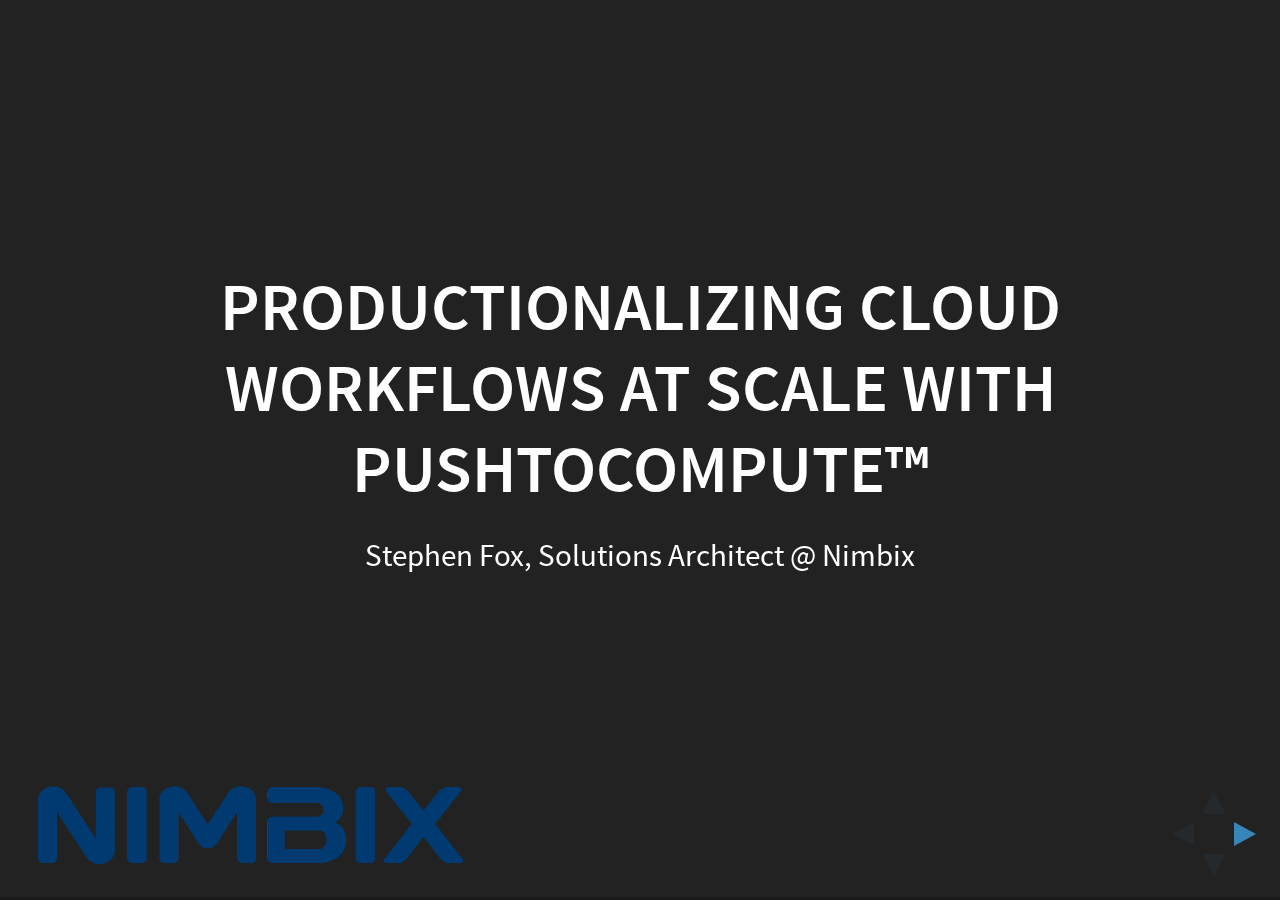
==== docs/index.html @ 534e0534 "Refactor for gh pages" ====
<!doctype html>
<html lang="en">

        <head>
                <meta charset="utf-8">

                <title>NDS 2017 - PushToCompute&trade; Workshop</title>

                <meta name="description" content="A framework for easily creating beautiful presentations using HTML">
                <meta name="author" content="Stephen Fox">

                <meta name="apple-mobile-web-app-capable" content="yes">
                <meta name="apple-mobile-web-app-status-bar-style" content="black-translucent">

                <meta name="viewport" content="width=device-width, initial-scale=1.0, maximum-scale=1.0, user-scalable=no">

                <link rel="stylesheet" href="css/reveal.css">
                <link rel="stylesheet" href="css/theme/black.css" id="theme">

                <!-- Theme used for syntax highlighting of code -->
                <link rel="stylesheet" href="lib/css/zenburn.css">
                <link rel="stylesheet" href="css/nds.css">

                <!-- Printing and PDF exports -->
                <script>
                        var link = document.createElement( 'link' );
                        link.rel = 'stylesheet';
                        link.type = 'text/css';
                        link.href = window.location.search.match( /print-pdf/gi ) ? 'css/print/pdf.css' : 'css/print/paper.css';
                        document.getElementsByTagName( 'head' )[0].appendChild( link );
                </script>

                <!--[if lt IE 9]>
                <script src="lib/js/html5shiv.js"></script>
                <![endif]-->
        </head>

        <body>

                <div class="reveal">
                  <div class="logo">
                    <img src="images/NIMBIX-large.png" />
                  </div>

                        <!-- Any section element inside of this container is displayed as a slide -->
                        <div class="slides">
                                <section>
                                        <h3>Productionalizing Cloud Workflows at Scale with PushToCompute&trade;</h3>
                                        <p>
                                                <small>Stephen Fox, Solutions Architect @ Nimbix</small>
                                        </p>
                                </section>
                                <section>
                                  <h3>Serverless Workflows</h3>
                                  <p>Allow users to consume applications in an opinionated way without provisioning servers.</p>
                                </section>

                                <section>
                                  <h3>PushToCompute&trade;</h3>
                                  <p>Enable developers to deploy applications as opinionated workflows for those users.</p>
                                </section>

                                <section>
                                  <h3>Benefits of PushToCompute&trade;</h3>
                                  <ul>
                                    <li>Turn-key CI/CD Service</li>
                                    <li>Maintain developer velocity</li>
                                    <li>Ship complete environments, not just an installer</li>
                                    <li>Reduce support overhead for software vendors</li>
                                    <li>Declarative application versioning</li>
                                  </ul>
                                </section>
                                <section>
                                  <h3>What is PushToCompute&trade;?</h3>
                                  Package, deploy and release on JARVICE.
                                  <ol>
                                    <li><span class="emph-word">PACKAGE</span> your application environment (OS + Config) using Docker, Git and JSON AppDef</li>
                                    <li><span class="emph-word">DEPLOY</span> opinionated workflows using Docker and the PushToCompute&trade; Build Service</li>
                                    <li><span class="emph-word">RELEASE</span> cloud applications to the app catalog, and optionally monetize your apps.
                                  </ol>
                                </section>

                                <section>
                                  <h2>PushToCompute&trade;</h2>
                                  <img src="images/p2c-tree.png" />
                                </section>

                                <section>
                                  <h2>What is a Workflow?</h2>
                                  <p>
                                    A workflow is a combination of:
                                    <ol>
                                      <li>an application (OS + environment + application binaries)</li>
                                      <li>its action</li>
                                      <li>the hardware it runs on</li>
                                      <li>input data</li>
                                      <li>output data</li>
                                    </ol>
                                  </p>
                                </section>

                                <section>
                                  <h2>Examples of Workflows</h2>
                                  <p>
                                    <img src="images/app-catalog.png" />
                                  </p>
                                </section>

                                <section>
                                  <h2>Examples of Workflows</h2>
                                  <p>
                                    <ul>
                                      <li>Launch a cluster of NVIDIA P100s and run Kinetica's real-time analytics GPU DB.</li>
                                      <li>Launch NVIDIA DIGITS web application on an NVIDIA DGX-1.</li>
                                    </ul>
                                  </p>
                                </section>

                                <section>
                                  <h2>Examples of Workflows</h2>
                                  <p>
                                    <ul>
                                      <li>Configure a model for a parameterized aerodynamics simulation.</li>
                                      <li>Run a computational fluid dynamics simulation in batch mode on a cluster.</li>
                                    </ul>
                                  </p>
                                </section>

                                <section>
                                  <h2>Examples of Workflows</h2>
                                      <ul>
                                        <li>Run an algorithm in MATLAB with a GPU for a few hours</li>
                                        <li>Run MATLAB with minimal hardware requirements to review results.</li>
                                      </ul>
                                </section>

                                <section>
                                  <h2>Examples of Workflows</h2>
                                  <ul>
                                    <li>Train a Deep Learning model using 20 GB of training input data.</li>
                                    <li>Train a Deep Learning model using 500 GB of training input data using a newly-released GPU type.</li>
                                    <li>Run an MPI-based application appropriately sized for their input data set.</li>
                                  </ul>
                                  </p>
                                </section>

                                <section>
                                  <h2>Common Workflow Architectures</h2>
                                  <ul>
                                    <li><span class="emph-word">BATCH</span> Run a single, parameterized command, and exit</li>
                                    <li><span class="emph-word">DESKTOP INTERACTIVE</span> Run an application in a remote desktop</li>
                                    <li><span class="emph-word">WEB INTERACTIVE</span> Run a single-tenant web application</li>
                                    <li><span class="emph-word">DEVELOPER ENVIRONMENT</span> Launch a configured server with SSH access</li>
                                    <li><span class="emph-word">SERVICE</span> Start a web service and run indefinitely</li>
                                  </ul>
                                </section>
                                <section>
                                  <h1>Tutorial</h1>
                                </section>
                                <section data-markdown>
### Tutorial

Objective: Build a workflow with two commands:

 1. A batch endpoint to "stylize" an image using https://github.com/jcjohnson/neural-style
 1. A Desktop GUI application that displays the image.

![jarvice](images/jarvice-side-by-side.png)

                                </section>

                                <section data-markdown>
### Prerequisites
   In order to follow along in this tutorial, you'll need accounts on the following services:
 1. [JARVICE](https://mc.jarvice.com)
 1. [DockerHub](http://dockerhub.com)
 1. [Github](http://www.github.com)

Fork the Github repo at [https://github.com/nimbix/nds17](https://github.com/nimbix/nds17)
                                </section>

                                <section>
                                  <h2>Step 1: "Hello, JARVICE"</h2>
                                  We pull an image from DockerHub and run it on JARVICE with the default AppDef.
                                </section>
                                <section>
                                  <h3>Step 1: "Hello, JARVICE"</h3>
                                  <h4>Pull the Docker Image</h4>
                                  <ol>
                                    <li>Log in to the Material Compute interface at https://mc.jarvice.com</li>
                                    <li>In the PushToCompute section, select "New" to create a new PushToCompute App</li>
                                    <li>Docker Registry: <span class="emph-word">nimbix/ubuntu-desktop:trusty</span></li>
                                    <li>Monitor the status of the pull in the History Window</li>
                                  </ol>
                                </section>
                                <section data-markdown>
                                  ### Step 1: "Hello, JARVICE"
                                  #### Run Some Commands
                                  5. Click the app card and select "batch".
                                  6. Enter `echo "hello, jarvice"` and select the n0 machine.
                                  7. Try running other commands:
                                    * `cat /etc/JARVICE/cores`
                                    * `cat /etc/JARVICE/nodes`
                                    * `cat /etc/JARVICE/jobinfo.sh`
                                  8. (Exercise) Try running "Server" and connecting to the Nimbix desktop interactively.
                                </section>

                                <section>
                                  <h2>Step 2: Build an application from an app repository on Github</h2>
                                  <a href="https://github.com/nimbix/nds17" data-preview-link>https://github.com/nimbix/nds17</a>

                                  <p>
                                  <b>Note</b> If you would like to follow along by editing the repository, please fork this repository now.
                                  </p>
                                </section>



                                <section>
                                  <h3>Step 2: Build an application from an app repository on Github</h3>
                                  <ol>
                                    <li>In PushToCompute, connect a DockerHub account.</li>
                                    <li>Create a new app:</li>
                                    <ul>
                                      <li><span class="emph-word">Docker Repository</span> YourDockerHubUserName/nds17</li>
                                      <li><span class="emph-word">Git Source URL</span> <br/>git@github.com:nimbix/nds17.git</li>
                                    </ul>
                                  </ol>
                                </section>

                                <section data-markdown>
                                  ### Step 2: Build an application from an app repository on Github
                                  #### Build with the PushToCompute Build Service
 1. From the app card, select "build and pull"
 1. Check the commands. These are defined in /etc/NAE/AppDef.json.
 1. The custom image is defined in /etc/NAE/screenshot.png

Check the [Dockerfile](https://github.com/nimbix/nds17/blob/master/Dockerfile) and [AppDef](https://github.com/nimbix/nds17/blob/master/NAE/AppDef.json)

*Note*:  This is like running `docker build`
                                </section>
                                <section data-markdown>
### Step 3: Customize your Dockerfile

Nimbix has many base images. `docker search nimbix`

Common base images include:
 * nimbix/ubuntu-desktop
 * nimbix/base-ubuntu-nvidia (NVIDIA CUDA base images with Nimbix extras)
 * nimbix-ubuntu-base
 * nimbix/centos-desktop
 * nimbix/centos-base
                                </section>

                                <section data-markdown>
                                  We've built a special base image for today's workshop: `jarvice/base-nds17`

                                  ```FROM jarvice/base-nds17```

                                  * [Torch](http://torch.ch/) is a library that is popular for scientific computing and deep learning. We have built a special Torch base image that is pre-configured for use on NIMBIX with GPU-capable Torch.
                                  * [jcjohnson/neural-style](Neural Style) An implementation of image stylization in Torch. It is open source at <a href="https://github.com/jcjohnson/neural-style">https://github.com/jcjohnson/neural-style</a>

                                </section>


                                <section data-markdown>
                                  [Dockerfile](https://github.com/nimbix/nds17/blob/master/Dockerfile)

                                  ```bash
FROM jarvice/base-nds17

RUN apt-get update && \
    apt-get install -y pinta curl && \
    apt-get clean

COPY ./NAE/AppDef.json /etc/NAE/AppDef.json

RUN curl --fail -X POST \
    "https://api.jarvice.com/jarvice/validate" \
    -d@/etc/NAE/AppDef.json

COPY ./NAE/screenshot.png /etc/NAE/screenshot.png
COPY ./scripts/stylize.sh /usr/local/scripts/stylize.sh
```
                                </section>

                                <section data-markdown>
                                  ### Step 4: Define the application workflows

                                  We want to be able to run the following command:

                                  ```th neural_style.lua -style_image style.jpg -content_image content.jpg```
                                </section>

                                <section data-markdown>
So, let's build an [AppDef](https://github.com/nimbix/nds17/blob/master/NAE/AppDef.json) that does this.

```th neural_style.lua -style_image style.jpg -content_image content.jpg```

```javascript

        "stylize": {
            "path": "/usr/local/scripts/stylize.sh",
            "interactive": false,
            "name": "Stylize an Image",
            "description": "Style an image using TORCH-based Neural Style",
            "parameters": {
                "-style_image": {
                    "type": "FILE",
                    "required": true,
                    "name": "Style image",
                    "description": "The image to base the new style on",
                    "filter": "*.png|*.jpg"
                },
                "-content_image": {
                    "type": "FILE",
                    "required": true,
                    "name": "Content image",
                    "description": "The image that will be stylized",
                    "filter": "*.png|*.jpg"
                }
            },
            "machines": [
                "ng*"
            ]
        }

```

COPY ./NAE/AppDef.json /etc/NAE/AppDef.json
                                </section>
                                <section data-markdown>
                                  [Dockerfile](https://github.com/nimbix/nds17/blob/master/Dockerfile)

                                  ```bash
FROM jarvice/base-nds17

RUN apt-get update && \
    apt-get install -y pinta curl && \
    apt-get clean

COPY ./NAE/AppDef.json /etc/NAE/AppDef.json

RUN curl --fail -X POST \
    "https://api.jarvice.com/jarvice/validate" \
     -d@/etc/NAE/AppDef.json

COPY ./NAE/screenshot.png /etc/NAE/screenshot.png
COPY ./scripts/stylize.sh /usr/local/scripts/stylize.sh
```
                                </section>

                                <section data-markdown>
```bash
#!/bin/bash
# NDS17 PushToCompute Workshop

. /usr/local/torch/install/bin/torch-activate

cd /usr/local/neural-style/neural-style

th neural_style.lua -backend cudnn -output_image /data/stylized.png $@
```
COPY ./scripts/stylize.sh /usr/local/scripts/stylize.sh

                                </section>
                                <section>
                                  <p>
                                  If you forked the Github repository, push your changes and rebuild
                                  <pre>git push origin master</pre>
                                  </p>
                                  <p>
                                  Then go back to https://mc.jarvice.com to build and pull
                                  </p>
                                </section>

                                <section data-markdown>
                                  ### Step 5: A Better Workflow

```javascript

        "stylize": {
            "path": "/usr/local/scripts/stylize.sh",
            "interactive": false,
            "name": "Stylize an Image",
            "description": "Style an image using TORCH-based Neural Style",
            "parameters": {
                "-style_image": {
                    "type": "SELECTION",
                    "required": true,
                    "name": "Style image",
                    "description": "The image to base the new style on",
                    "values": [
                      "Starry Night",
                      "Picasso",
                      "8-bit JARVICE"
                    ],
                    "mvalues": [
                      "/usr/local/styles/starrynight.png",
                      "/usr/local/styles/picasso.png",
                      "/usr/local/styles/jarvice.png"
                    ],
                },
                "-content_image": {
                    "type": "FILE",
                    "required": true,
                    "name": "Content image",
                    "description": "The image that will be stylized",
                    "filter": "*.png|*.jpg"
                }
            },
            "machines": [
                "ng4",
                "ng5",
                "ngd4",
                "ngd5"
            ]
        }
```
                                </section>

                                <section data-markdown>
                                  ### Step 6: Releasing on JARVICE

Ensure that your application has all of the proper metadata set:

* /etc/NAE/AppDef.json
* /etc/NAE/screenshot.png
* /etc/NAE/help.html
* Categories are set in the AppDef
                                </section>
                                <section data-markdown>
                                  ### Step 6: Releasing on JARVICE

#### Monetization Options

 * Pass-through license uplift cost = money in your pocket proportional to utilization
 * Applies proportionally to the number of total CPU cores

                                </section>

                                <section data-markdown>
                                  ### Step 6: Releasing on JARVICE

#### Community Apps vs Certified Apps

 * Certified Apps: Nimbix provides first-line support for Certified applications. This requires a business agreement, test cases to verify the application's exisiting workflows and information on how to use the application.
 * Community Apps: Community apps are apps for which support is provided by the application owner.
                                </section>

                                <section data-markdown>
#### Best Practices and Examples

See examples at [Nimbix GitHub space](https://github.com/nimbix)

 * Remote visualization application: [ParaView](https://github.com/nimbix/app-paraview)
 * Batch and interactive processing: [Canu Pipeline](https://github.com/nimbix/app-canupipeline)
 * Ephemeral developer environment: [PowerAI](https://github.com/nimbix/powerai)
 * Web service application: [DIGITS](https://github.com/nimbix/app-digits)
                                </section>

                                <section style="text-align: left;">
                                        <h1>USEFUL LINKS</h1>
                                        <ul>
                                          <li><a href="https://github.com/nimbix/nds17">Github Tutorial</a></li>
                                          <li><a href="https://mc.jarvice.com">JARVICE Portal - Material Compute</a></li>
                                          <li><a href="https://www.nimbix.net/pushtocompute-work-flow-deployment-guide/">PushToCompute Workflow Deployment Guide</a></li>
                                          <li><a href="http://jarvice.readthedocs.io/en/latest/public/">PushToCompute Docs</a></li>
                                        </ul>
                                </section>

                        </div>

                </div>

                <script src="lib/js/head.min.js"></script>
                <script src="js/reveal.js"></script>

                <script>

                        // More info https://github.com/hakimel/reveal.js#configuration
                        Reveal.initialize({
                                controls: true,
                                progress: true,
                                history: true,
                                center: true,

                                transition: 'slide', // none/fade/slide/convex/concave/zoom

                                // More info https://github.com/hakimel/reveal.js#dependencies
                                dependencies: [
                                        { src: 'lib/js/classList.js', condition: function() { return !document.body.classList; } },
                                        { src: 'plugin/markdown/marked.js', condition: function() { return !!document.querySelector( '[data-markdown]' ); } },
                                        { src: 'plugin/markdown/markdown.js', condition: function() { return !!document.querySelector( '[data-markdown]' ); } },
                                        { src: 'plugin/highlight/highlight.js', async: true, callback: function() { hljs.initHighlightingOnLoad(); } },
                                        { src: 'plugin/zoom-js/zoom.js', async: true },
                                        { src: 'plugin/notes/notes.js', async: true }
                                ]
                        });

                </script>

        </body>
</html>
---- docs/css/reveal.css ----
/*!
 * reveal.js
 * http://lab.hakim.se/reveal-js
 * MIT licensed
 *
 * Copyright (C) 2016 Hakim El Hattab, http://hakim.se
 */
/*********************************************
 * RESET STYLES
 *********************************************/
html, body, .reveal div, .reveal span, .reveal applet, .reveal object, .reveal iframe,
.reveal h1, .reveal h2, .reveal h3, .reveal h4, .reveal h5, .reveal h6, .reveal p, .reveal blockquote, .reveal pre,
.reveal a, .reveal abbr, .reveal acronym, .reveal address, .reveal big, .reveal cite, .reveal code,
.reveal del, .reveal dfn, .reveal em, .reveal img, .reveal ins, .reveal kbd, .reveal q, .reveal s, .reveal samp,
.reveal small, .reveal strike, .reveal strong, .reveal sub, .reveal sup, .reveal tt, .reveal var,
.reveal b, .reveal u, .reveal center,
.reveal dl, .reveal dt, .reveal dd, .reveal ol, .reveal ul, .reveal li,
.reveal fieldset, .reveal form, .reveal label, .reveal legend,
.reveal table, .reveal caption, .reveal tbody, .reveal tfoot, .reveal thead, .reveal tr, .reveal th, .reveal td,
.reveal article, .reveal aside, .reveal canvas, .reveal details, .reveal embed,
.reveal figure, .reveal figcaption, .reveal footer, .reveal header, .reveal hgroup,
.reveal menu, .reveal nav, .reveal output, .reveal ruby, .reveal section, .reveal summary,
.reveal time, .reveal mark, .reveal audio, .reveal video {
  margin: 0;
  padding: 0;
  border: 0;
  font-size: 100%;
  font: inherit;
  vertical-align: baseline; }

.reveal article, .reveal aside, .reveal details, .reveal figcaption, .reveal figure,
.reveal footer, .reveal header, .reveal hgroup, .reveal menu, .reveal nav, .reveal section {
  display: block; }

/*********************************************
 * GLOBAL STYLES
 *********************************************/
html,
body {
  width: 100%;
  height: 100%;
  overflow: hidden; }

body {
  position: relative;
  line-height: 1;
  background-color: #fff;
  color: #000; }

/*********************************************
 * VIEW FRAGMENTS
 *********************************************/
.reveal .slides section .fragment {
  opacity: 0;
  visibility: hidden;
  -webkit-transition: all .2s ease;
          transition: all .2s ease; }
  .reveal .slides section .fragment.visible {
    opacity: 1;
    visibility: inherit; }

.reveal .slides section .fragment.grow {
  opacity: 1;
  visibility: inherit; }
  .reveal .slides section .fragment.grow.visible {
    -webkit-transform: scale(1.3);
            transform: scale(1.3); }

.reveal .slides section .fragment.shrink {
  opacity: 1;
  visibility: inherit; }
  .reveal .slides section .fragment.shrink.visible {
    -webkit-transform: scale(0.7);
            transform: scale(0.7); }

.reveal .slides section .fragment.zoom-in {
  -webkit-transform: scale(0.1);
          transform: scale(0.1); }
  .reveal .slides section .fragment.zoom-in.visible {
    -webkit-transform: none;
            transform: none; }

.reveal .slides section .fragment.fade-out {
  opacity: 1;
  visibility: inherit; }
  .reveal .slides section .fragment.fade-out.visible {
    opacity: 0;
    visibility: hidden; }

.reveal .slides section .fragment.semi-fade-out {
  opacity: 1;
  visibility: inherit; }
  .reveal .slides section .fragment.semi-fade-out.visible {
    opacity: 0.5;
    visibility: inherit; }

.reveal .slides section .fragment.strike {
  opacity: 1;
  visibility: inherit; }
  .reveal .slides section .fragment.strike.visible {
    text-decoration: line-through; }

.reveal .slides section .fragment.fade-up {
  -webkit-transform: translate(0, 20%);
          transform: translate(0, 20%); }
  .reveal .slides section .fragment.fade-up.visible {
    -webkit-transform: translate(0, 0);
            transform: translate(0, 0); }

.reveal .slides section .fragment.fade-down {
  -webkit-transform: translate(0, -20%);
          transform: translate(0, -20%); }
  .reveal .slides section .fragment.fade-down.visible {
    -webkit-transform: translate(0, 0);
            transform: translate(0, 0); }

.reveal .slides section .fragment.fade-right {
  -webkit-transform: translate(-20%, 0);
          transform: translate(-20%, 0); }
  .reveal .slides section .fragment.fade-right.visible {
    -webkit-transform: translate(0, 0);
            transform: translate(0, 0); }

.reveal .slides section .fragment.fade-left {
  -webkit-transform: translate(20%, 0);
          transform: translate(20%, 0); }
  .reveal .slides section .fragment.fade-left.visible {
    -webkit-transform: translate(0, 0);
            transform: translate(0, 0); }

.reveal .slides section .fragment.current-visible {
  opacity: 0;
  visibility: hidden; }
  .reveal .slides section .fragment.current-visible.current-fragment {
    opacity: 1;
    visibility: inherit; }

.reveal .slides section .fragment.highlight-red,
.reveal .slides section .fragment.highlight-current-red,
.reveal .slides section .fragment.highlight-green,
.reveal .slides section .fragment.highlight-current-green,
.reveal .slides section .fragment.highlight-blue,
.reveal .slides section .fragment.highlight-current-blue {
  opacity: 1;
  visibility: inherit; }

.reveal .slides section .fragment.highlight-red.visible {
  color: #ff2c2d; }

.reveal .slides section .fragment.highlight-green.visible {
  color: #17ff2e; }

.reveal .slides section .fragment.highlight-blue.visible {
  color: #1b91ff; }

.reveal .slides section .fragment.highlight-current-red.current-fragment {
  color: #ff2c2d; }

.reveal .slides section .fragment.highlight-current-green.current-fragment {
  color: #17ff2e; }

.reveal .slides section .fragment.highlight-current-blue.current-fragment {
  color: #1b91ff; }

/*********************************************
 * DEFAULT ELEMENT STYLES
 *********************************************/
/* Fixes issue in Chrome where italic fonts did not appear when printing to PDF */
.reveal:after {
  content: '';
  font-style: italic; }

.reveal iframe {
  z-index: 1; }

/** Prevents layering issues in certain browser/transition combinations */
.reveal a {
  position: relative; }

.reveal .stretch {
  max-width: none;
  max-height: none; }

.reveal pre.stretch code {
  height: 100%;
  max-height: 100%;
  box-sizing: border-box; }

/*********************************************
 * CONTROLS
 *********************************************/
.reveal .controls {
  display: none;
  position: fixed;
  width: 110px;
  height: 110px;
  z-index: 30;
  right: 10px;
  bottom: 10px;
  -webkit-user-select: none; }

.reveal .controls button {
  padding: 0;
  position: absolute;
  opacity: 0.05;
  width: 0;
  height: 0;
  background-color: transparent;
  border: 12px solid transparent;
  -webkit-transform: scale(0.9999);
          transform: scale(0.9999);
  -webkit-transition: all 0.2s ease;
          transition: all 0.2s ease;
  -webkit-appearance: none;
  -webkit-tap-highlight-color: transparent; }

.reveal .controls .enabled {
  opacity: 0.7;
  cursor: pointer; }

.reveal .controls .enabled:active {
  margin-top: 1px; }

.reveal .controls .navigate-left {
  top: 42px;
  border-right-width: 22px;
  border-right-color: #000; }

.reveal .controls .navigate-left.fragmented {
  opacity: 0.3; }

.reveal .controls .navigate-right {
  left: 74px;
  top: 42px;
  border-left-width: 22px;
  border-left-color: #000; }

.reveal .controls .navigate-right.fragmented {
  opacity: 0.3; }

.reveal .controls .navigate-up {
  left: 42px;
  border-bottom-width: 22px;
  border-bottom-color: #000; }

.reveal .controls .navigate-up.fragmented {
  opacity: 0.3; }

.reveal .controls .navigate-down {
  left: 42px;
  top: 74px;
  border-top-width: 22px;
  border-top-color: #000; }

.reveal .controls .navigate-down.fragmented {
  opacity: 0.3; }

/*********************************************
 * PROGRESS BAR
 *********************************************/
.reveal .progress {
  position: fixed;
  display: none;
  height: 3px;
  width: 100%;
  bottom: 0;
  left: 0;
  z-index: 10;
  background-color: rgba(0, 0, 0, 0.2); }

.reveal .progress:after {
  content: '';
  display: block;
  position: absolute;
  height: 20px;
  width: 100%;
  top: -20px; }

.reveal .progress span {
  display: block;
  height: 100%;
  width: 0px;
  background-color: #000;
  -webkit-transition: width 800ms cubic-bezier(0.26, 0.86, 0.44, 0.985);
          transition: width 800ms cubic-bezier(0.26, 0.86, 0.44, 0.985); }

/*********************************************
 * SLIDE NUMBER
 *********************************************/
.reveal .slide-number {
  position: fixed;
  display: block;
  right: 8px;
  bottom: 8px;
  z-index: 31;
  font-family: Helvetica, sans-serif;
  font-size: 12px;
  line-height: 1;
  color: #fff;
  background-color: rgba(0, 0, 0, 0.4);
  padding: 5px; }

.reveal .slide-number-delimiter {
  margin: 0 3px; }

/*********************************************
 * SLIDES
 *********************************************/
.reveal {
  position: relative;
  width: 100%;
  height: 100%;
  overflow: hidden;
  -ms-touch-action: none;
      touch-action: none; }

.reveal .slides {
  position: absolute;
  width: 100%;
  height: 100%;
  top: 0;
  right: 0;
  bottom: 0;
  left: 0;
  margin: auto;
  overflow: visible;
  z-index: 1;
  text-align: center;
  -webkit-perspective: 600px;
          perspective: 600px;
  -webkit-perspective-origin: 50% 40%;
          perspective-origin: 50% 40%; }

.reveal .slides > section {
  -ms-perspective: 600px; }

.reveal .slides > section,
.reveal .slides > section > section {
  display: none;
  position: absolute;
  width: 100%;
  padding: 20px 0px;
  z-index: 10;
  -webkit-transform-style: flat;
          transform-style: flat;
  -webkit-transition: -webkit-transform-origin 800ms cubic-bezier(0.26, 0.86, 0.44, 0.985), -webkit-transform 800ms cubic-bezier(0.26, 0.86, 0.44, 0.985), visibility 800ms cubic-bezier(0.26, 0.86, 0.44, 0.985), opacity 800ms cubic-bezier(0.26, 0.86, 0.44, 0.985);
          transition: transform-origin 800ms cubic-bezier(0.26, 0.86, 0.44, 0.985), transform 800ms cubic-bezier(0.26, 0.86, 0.44, 0.985), visibility 800ms cubic-bezier(0.26, 0.86, 0.44, 0.985), opacity 800ms cubic-bezier(0.26, 0.86, 0.44, 0.985); }

/* Global transition speed settings */
.reveal[data-transition-speed="fast"] .slides section {
  -webkit-transition-duration: 400ms;
          transition-duration: 400ms; }

.reveal[data-transition-speed="slow"] .slides section {
  -webkit-transition-duration: 1200ms;
          transition-duration: 1200ms; }

/* Slide-specific transition speed overrides */
.reveal .slides section[data-transition-speed="fast"] {
  -webkit-transition-duration: 400ms;
          transition-duration: 400ms; }

.reveal .slides section[data-transition-speed="slow"] {
  -webkit-transition-duration: 1200ms;
          transition-duration: 1200ms; }

.reveal .slides > section.stack {
  padding-top: 0;
  padding-bottom: 0; }

.reveal .slides > section.present,
.reveal .slides > section > section.present {
  display: block;
  z-index: 11;
  opacity: 1; }

.reveal.center,
.reveal.center .slides,
.reveal.center .slides section {
  min-height: 0 !important; }

/* Don't allow interaction with invisible slides */
.reveal .slides > section.future,
.reveal .slides > section > section.future,
.reveal .slides > section.past,
.reveal .slides > section > section.past {
  pointer-events: none; }

.reveal.overview .slides > section,
.reveal.overview .slides > section > section {
  pointer-events: auto; }

.reveal .slides > section.past,
.reveal .slides > section.future,
.reveal .slides > section > section.past,
.reveal .slides > section > section.future {
  opacity: 0; }

/*********************************************
 * Mixins for readability of transitions
 *********************************************/
/*********************************************
 * SLIDE TRANSITION
 * Aliased 'linear' for backwards compatibility
 *********************************************/
.reveal.slide section {
  -webkit-backface-visibility: hidden;
          backface-visibility: hidden; }

.reveal .slides > section[data-transition=slide].past,
.reveal .slides > section[data-transition~=slide-out].past,
.reveal.slide .slides > section:not([data-transition]).past {
  -webkit-transform: translate(-150%, 0);
          transform: translate(-150%, 0); }

.reveal .slides > section[data-transition=slide].future,
.reveal .slides > section[data-transition~=slide-in].future,
.reveal.slide .slides > section:not([data-transition]).future {
  -webkit-transform: translate(150%, 0);
          transform: translate(150%, 0); }

.reveal .slides > section > section[data-transition=slide].past,
.reveal .slides > section > section[data-transition~=slide-out].past,
.reveal.slide .slides > section > section:not([data-transition]).past {
  -webkit-transform: translate(0, -150%);
          transform: translate(0, -150%); }

.reveal .slides > section > section[data-transition=slide].future,
.reveal .slides > section > section[data-transition~=slide-in].future,
.reveal.slide .slides > section > section:not([data-transition]).future {
  -webkit-transform: translate(0, 150%);
          transform: translate(0, 150%); }

.reveal.linear section {
  -webkit-backface-visibility: hidden;
          backface-visibility: hidden; }

.reveal .slides > section[data-transition=linear].past,
.reveal .slides > section[data-transition~=linear-out].past,
.reveal.linear .slides > section:not([data-transition]).past {
  -webkit-transform: translate(-150%, 0);
          transform: translate(-150%, 0); }

.reveal .slides > section[data-transition=linear].future,
.reveal .slides > section[data-transition~=linear-in].future,
.reveal.linear .slides > section:not([data-transition]).future {
  -webkit-transform: translate(150%, 0);
          transform: translate(150%, 0); }

.reveal .slides > section > section[data-transition=linear].past,
.reveal .slides > section > section[data-transition~=linear-out].past,
.reveal.linear .slides > section > section:not([data-transition]).past {
  -webkit-transform: translate(0, -150%);
          transform: translate(0, -150%); }

.reveal .slides > section > section[data-transition=linear].future,
.reveal .slides > section > section[data-transition~=linear-in].future,
.reveal.linear .slides > section > section:not([data-transition]).future {
  -webkit-transform: translate(0, 150%);
          transform: translate(0, 150%); }

/*********************************************
 * CONVEX TRANSITION
 * Aliased 'default' for backwards compatibility
 *********************************************/
.reveal .slides section[data-transition=default].stack,
.reveal.default .slides section.stack {
  -webkit-transform-style: preserve-3d;
          transform-style: preserve-3d; }

.reveal .slides > section[data-transition=default].past,
.reveal .slides > section[data-transition~=default-out].past,
.reveal.default .slides > section:not([data-transition]).past {
  -webkit-transform: translate3d(-100%, 0, 0) rotateY(-90deg) translate3d(-100%, 0, 0);
          transform: translate3d(-100%, 0, 0) rotateY(-90deg) translate3d(-100%, 0, 0); }

.reveal .slides > section[data-transition=default].future,
.reveal .slides > section[data-transition~=default-in].future,
.reveal.default .slides > section:not([data-transition]).future {
  -webkit-transform: translate3d(100%, 0, 0) rotateY(90deg) translate3d(100%, 0, 0);
          transform: translate3d(100%, 0, 0) rotateY(90deg) translate3d(100%, 0, 0); }

.reveal .slides > section > section[data-transition=default].past,
.reveal .slides > section > section[data-transition~=default-out].past,
.reveal.default .slides > section > section:not([data-transition]).past {
  -webkit-transform: translate3d(0, -300px, 0) rotateX(70deg) translate3d(0, -300px, 0);
          transform: translate3d(0, -300px, 0) rotateX(70deg) translate3d(0, -300px, 0); }

.reveal .slides > section > section[data-transition=default].future,
.reveal .slides > section > section[data-transition~=default-in].future,
.reveal.default .slides > section > section:not([data-transition]).future {
  -webkit-transform: translate3d(0, 300px, 0) rotateX(-70deg) translate3d(0, 300px, 0);
          transform: translate3d(0, 300px, 0) rotateX(-70deg) translate3d(0, 300px, 0); }

.reveal .slides section[data-transition=convex].stack,
.reveal.convex .slides section.stack {
  -webkit-transform-style: preserve-3d;
          transform-style: preserve-3d; }

.reveal .slides > section[data-transition=convex].past,
.reveal .slides > section[data-transition~=convex-out].past,
.reveal.convex .slides > section:not([data-transition]).past {
  -webkit-transform: translate3d(-100%, 0, 0) rotateY(-90deg) translate3d(-100%, 0, 0);
          transform: translate3d(-100%, 0, 0) rotateY(-90deg) translate3d(-100%, 0, 0); }

.reveal .slides > section[data-transition=convex].future,
.reveal .slides > section[data-transition~=convex-in].future,
.reveal.convex .slides > section:not([data-transition]).future {
  -webkit-transform: translate3d(100%, 0, 0) rotateY(90deg) translate3d(100%, 0, 0);
          transform: translate3d(100%, 0, 0) rotateY(90deg) translate3d(100%, 0, 0); }

.reveal .slides > section > section[data-transition=convex].past,
.reveal .slides > section > section[data-transition~=convex-out].past,
.reveal.convex .slides > section > section:not([data-transition]).past {
  -webkit-transform: translate3d(0, -300px, 0) rotateX(70deg) translate3d(0, -300px, 0);
          transform: translate3d(0, -300px, 0) rotateX(70deg) translate3d(0, -300px, 0); }

.reveal .slides > section > section[data-transition=convex].future,
.reveal .slides > section > section[data-transition~=convex-in].future,
.reveal.convex .slides > section > section:not([data-transition]).future {
  -webkit-transform: translate3d(0, 300px, 0) rotateX(-70deg) translate3d(0, 300px, 0);
          transform: translate3d(0, 300px, 0) rotateX(-70deg) translate3d(0, 300px, 0); }

/*********************************************
 * CONCAVE TRANSITION
 *********************************************/
.reveal .slides section[data-transition=concave].stack,
.reveal.concave .slides section.stack {
  -webkit-transform-style: preserve-3d;
          transform-style: preserve-3d; }

.reveal .slides > section[data-transition=concave].past,
.reveal .slides > section[data-transition~=concave-out].past,
.reveal.concave .slides > section:not([data-transition]).past {
  -webkit-transform: translate3d(-100%, 0, 0) rotateY(90deg) translate3d(-100%, 0, 0);
          transform: translate3d(-100%, 0, 0) rotateY(90deg) translate3d(-100%, 0, 0); }

.reveal .slides > section[data-transition=concave].future,
.reveal .slides > section[data-transition~=concave-in].future,
.reveal.concave .slides > section:not([data-transition]).future {
  -webkit-transform: translate3d(100%, 0, 0) rotateY(-90deg) translate3d(100%, 0, 0);
          transform: translate3d(100%, 0, 0) rotateY(-90deg) translate3d(100%, 0, 0); }

.reveal .slides > section > section[data-transition=concave].past,
.reveal .slides > section > section[data-transition~=concave-out].past,
.reveal.concave .slides > section > section:not([data-transition]).past {
  -webkit-transform: translate3d(0, -80%, 0) rotateX(-70deg) translate3d(0, -80%, 0);
          transform: translate3d(0, -80%, 0) rotateX(-70deg) translate3d(0, -80%, 0); }

.reveal .slides > section > section[data-transition=concave].future,
.reveal .slides > section > section[data-transition~=concave-in].future,
.reveal.concave .slides > section > section:not([data-transition]).future {
  -webkit-transform: translate3d(0, 80%, 0) rotateX(70deg) translate3d(0, 80%, 0);
          transform: translate3d(0, 80%, 0) rotateX(70deg) translate3d(0, 80%, 0); }

/*********************************************
 * ZOOM TRANSITION
 *********************************************/
.reveal .slides section[data-transition=zoom],
.reveal.zoom .slides section:not([data-transition]) {
  -webkit-transition-timing-function: ease;
          transition-timing-function: ease; }

.reveal .slides > section[data-transition=zoom].past,
.reveal .slides > section[data-transition~=zoom-out].past,
.reveal.zoom .slides > section:not([data-transition]).past {
  visibility: hidden;
  -webkit-transform: scale(16);
          transform: scale(16); }

.reveal .slides > section[data-transition=zoom].future,
.reveal .slides > section[data-transition~=zoom-in].future,
.reveal.zoom .slides > section:not([data-transition]).future {
  visibility: hidden;
  -webkit-transform: scale(0.2);
          transform: scale(0.2); }

.reveal .slides > section > section[data-transition=zoom].past,
.reveal .slides > section > section[data-transition~=zoom-out].past,
.reveal.zoom .slides > section > section:not([data-transition]).past {
  -webkit-transform: translate(0, -150%);
          transform: translate(0, -150%); }

.reveal .slides > section > section[data-transition=zoom].future,
.reveal .slides > section > section[data-transition~=zoom-in].future,
.reveal.zoom .slides > section > section:not([data-transition]).future {
  -webkit-transform: translate(0, 150%);
          transform: translate(0, 150%); }

/*********************************************
 * CUBE TRANSITION
 *********************************************/
.reveal.cube .slides {
  -webkit-perspective: 1300px;
          perspective: 1300px; }

.reveal.cube .slides section {
  padding: 30px;
  min-height: 700px;
  -webkit-backface-visibility: hidden;
          backface-visibility: hidden;
  box-sizing: border-box;
  -webkit-transform-style: preserve-3d;
          transform-style: preserve-3d; }

.reveal.center.cube .slides section {
  min-height: 0; }

.reveal.cube .slides section:not(.stack):before {
  content: '';
  position: absolute;
  display: block;
  width: 100%;
  height: 100%;
  left: 0;
  top: 0;
  background: rgba(0, 0, 0, 0.1);
  border-radius: 4px;
  -webkit-transform: translateZ(-20px);
          transform: translateZ(-20px); }

.reveal.cube .slides section:not(.stack):after {
  content: '';
  position: absolute;
  display: block;
  width: 90%;
  height: 30px;
  left: 5%;
  bottom: 0;
  background: none;
  z-index: 1;
  border-radius: 4px;
  box-shadow: 0px 95px 25px rgba(0, 0, 0, 0.2);
  -webkit-transform: translateZ(-90px) rotateX(65deg);
          transform: translateZ(-90px) rotateX(65deg); }

.reveal.cube .slides > section.stack {
  padding: 0;
  background: none; }

.reveal.cube .slides > section.past {
  -webkit-transform-origin: 100% 0%;
          transform-origin: 100% 0%;
  -webkit-transform: translate3d(-100%, 0, 0) rotateY(-90deg);
          transform: translate3d(-100%, 0, 0) rotateY(-90deg); }

.reveal.cube .slides > section.future {
  -webkit-transform-origin: 0% 0%;
          transform-origin: 0% 0%;
  -webkit-transform: translate3d(100%, 0, 0) rotateY(90deg);
          transform: translate3d(100%, 0, 0) rotateY(90deg); }

.reveal.cube .slides > section > section.past {
  -webkit-transform-origin: 0% 100%;
          transform-origin: 0% 100%;
  -webkit-transform: translate3d(0, -100%, 0) rotateX(90deg);
          transform: translate3d(0, -100%, 0) rotateX(90deg); }

.reveal.cube .slides > section > section.future {
  -webkit-transform-origin: 0% 0%;
          transform-origin: 0% 0%;
  -webkit-transform: translate3d(0, 100%, 0) rotateX(-90deg);
          transform: translate3d(0, 100%, 0) rotateX(-90deg); }

/*********************************************
 * PAGE TRANSITION
 *********************************************/
.reveal.page .slides {
  -webkit-perspective-origin: 0% 50%;
          perspective-origin: 0% 50%;
  -webkit-perspective: 3000px;
          perspective: 3000px; }

.reveal.page .slides section {
  padding: 30px;
  min-height: 700px;
  box-sizing: border-box;
  -webkit-transform-style: preserve-3d;
          transform-style: preserve-3d; }

.reveal.page .slides section.past {
  z-index: 12; }

.reveal.page .slides section:not(.stack):before {
  content: '';
  position: absolute;
  display: block;
  width: 100%;
  height: 100%;
  left: 0;
  top: 0;
  background: rgba(0, 0, 0, 0.1);
  -webkit-transform: translateZ(-20px);
          transform: translateZ(-20px); }

.reveal.page .slides section:not(.stack):after {
  content: '';
  position: absolute;
  display: block;
  width: 90%;
  height: 30px;
  left: 5%;
  bottom: 0;
  background: none;
  z-index: 1;
  border-radius: 4px;
  box-shadow: 0px 95px 25px rgba(0, 0, 0, 0.2);
  -webkit-transform: translateZ(-90px) rotateX(65deg); }

.reveal.page .slides > section.stack {
  padding: 0;
  background: none; }

.reveal.page .slides > section.past {
  -webkit-transform-origin: 0% 0%;
          transform-origin: 0% 0%;
  -webkit-transform: translate3d(-40%, 0, 0) rotateY(-80deg);
          transform: translate3d(-40%, 0, 0) rotateY(-80deg); }

.reveal.page .slides > section.future {
  -webkit-transform-origin: 100% 0%;
          transform-origin: 100% 0%;
  -webkit-transform: translate3d(0, 0, 0);
          transform: translate3d(0, 0, 0); }

.reveal.page .slides > section > section.past {
  -webkit-transform-origin: 0% 0%;
          transform-origin: 0% 0%;
  -webkit-transform: translate3d(0, -40%, 0) rotateX(80deg);
          transform: translate3d(0, -40%, 0) rotateX(80deg); }

.reveal.page .slides > section > section.future {
  -webkit-transform-origin: 0% 100%;
          transform-origin: 0% 100%;
  -webkit-transform: translate3d(0, 0, 0);
          transform: translate3d(0, 0, 0); }

/*********************************************
 * FADE TRANSITION
 *********************************************/
.reveal .slides section[data-transition=fade],
.reveal.fade .slides section:not([data-transition]),
.reveal.fade .slides > section > section:not([data-transition]) {
  -webkit-transform: none;
          transform: none;
  -webkit-transition: opacity 0.5s;
          transition: opacity 0.5s; }

.reveal.fade.overview .slides section,
.reveal.fade.overview .slides > section > section {
  -webkit-transition: none;
          transition: none; }

/*********************************************
 * NO TRANSITION
 *********************************************/
.reveal .slides section[data-transition=none],
.reveal.none .slides section:not([data-transition]) {
  -webkit-transform: none;
          transform: none;
  -webkit-transition: none;
          transition: none; }

/*********************************************
 * PAUSED MODE
 *********************************************/
.reveal .pause-overlay {
  position: absolute;
  top: 0;
  left: 0;
  width: 100%;
  height: 100%;
  background: black;
  visibility: hidden;
  opacity: 0;
  z-index: 100;
  -webkit-transition: all 1s ease;
          transition: all 1s ease; }

.reveal.paused .pause-overlay {
  visibility: visible;
  opacity: 1; }

/*********************************************
 * FALLBACK
 *********************************************/
.no-transforms {
  overflow-y: auto; }

.no-transforms .reveal .slides {
  position: relative;
  width: 80%;
  height: auto !important;
  top: 0;
  left: 50%;
  margin: 0;
  text-align: center; }

.no-transforms .reveal .controls,
.no-transforms .reveal .progress {
  display: none !important; }

.no-transforms .reveal .slides section {
  display: block !important;
  opacity: 1 !important;
  position: relative !important;
  height: auto;
  min-height: 0;
  top: 0;
  left: -50%;
  margin: 70px 0;
  -webkit-transform: none;
          transform: none; }

.no-transforms .reveal .slides section section {
  left: 0; }

.reveal .no-transition,
.reveal .no-transition * {
  -webkit-transition: none !important;
          transition: none !important; }

/*********************************************
 * PER-SLIDE BACKGROUNDS
 *********************************************/
.reveal .backgrounds {
  position: absolute;
  width: 100%;
  height: 100%;
  top: 0;
  left: 0;
  -webkit-perspective: 600px;
          perspective: 600px; }

.reveal .slide-background {
  display: none;
  position: absolute;
  width: 100%;
  height: 100%;
  opacity: 0;
  visibility: hidden;
  background-color: transparent;
  background-position: 50% 50%;
  background-repeat: no-repeat;
  background-size: cover;
  -webkit-transition: all 800ms cubic-bezier(0.26, 0.86, 0.44, 0.985);
          transition: all 800ms cubic-bezier(0.26, 0.86, 0.44, 0.985); }

.reveal .slide-background.stack {
  display: block; }

.reveal .slide-background.present {
  opacity: 1;
  visibility: visible; }

.print-pdf .reveal .slide-background {
  opacity: 1 !important;
  visibility: visible !important; }

/* Video backgrounds */
.reveal .slide-background video {
  position: absolute;
  width: 100%;
  height: 100%;
  max-width: none;
  max-height: none;
  top: 0;
  left: 0; }

/* Immediate transition style */
.reveal[data-background-transition=none] > .backgrounds .slide-background,
.reveal > .backgrounds .slide-background[data-background-transition=none] {
  -webkit-transition: none;
          transition: none; }

/* Slide */
.reveal[data-background-transition=slide] > .backgrounds .slide-background,
.reveal > .backgrounds .slide-background[data-background-transition=slide] {
  opacity: 1;
  -webkit-backface-visibility: hidden;
          backface-visibility: hidden; }

.reveal[data-background-transition=slide] > .backgrounds .slide-background.past,
.reveal > .backgrounds .slide-background.past[data-background-transition=slide] {
  -webkit-transform: translate(-100%, 0);
          transform: translate(-100%, 0); }

.reveal[data-background-transition=slide] > .backgrounds .slide-background.future,
.reveal > .backgrounds .slide-background.future[data-background-transition=slide] {
  -webkit-transform: translate(100%, 0);
          transform: translate(100%, 0); }

.reveal[data-background-transition=slide] > .backgrounds .slide-background > .slide-background.past,
.reveal > .backgrounds .slide-background > .slide-background.past[data-background-transition=slide] {
  -webkit-transform: translate(0, -100%);
          transform: translate(0, -100%); }

.reveal[data-background-transition=slide] > .backgrounds .slide-background > .slide-background.future,
.reveal > .backgrounds .slide-background > .slide-background.future[data-background-transition=slide] {
  -webkit-transform: translate(0, 100%);
          transform: translate(0, 100%); }

/* Convex */
.reveal[data-background-transition=convex] > .backgrounds .slide-background.past,
.reveal > .backgrounds .slide-background.past[data-background-transition=convex] {
  opacity: 0;
  -webkit-transform: translate3d(-100%, 0, 0) rotateY(-90deg) translate3d(-100%, 0, 0);
          transform: translate3d(-100%, 0, 0) rotateY(-90deg) translate3d(-100%, 0, 0); }

.reveal[data-background-transition=convex] > .backgrounds .slide-background.future,
.reveal > .backgrounds .slide-background.future[data-background-transition=convex] {
  opacity: 0;
  -webkit-transform: translate3d(100%, 0, 0) rotateY(90deg) translate3d(100%, 0, 0);
          transform: translate3d(100%, 0, 0) rotateY(90deg) translate3d(100%, 0, 0); }

.reveal[data-background-transition=convex] > .backgrounds .slide-background > .slide-background.past,
.reveal > .backgrounds .slide-background > .slide-background.past[data-background-transition=convex] {
  opacity: 0;
  -webkit-transform: translate3d(0, -100%, 0) rotateX(90deg) translate3d(0, -100%, 0);
          transform: translate3d(0, -100%, 0) rotateX(90deg) translate3d(0, -100%, 0); }

.reveal[data-background-transition=convex] > .backgrounds .slide-background > .slide-background.future,
.reveal > .backgrounds .slide-background > .slide-background.future[data-background-transition=convex] {
  opacity: 0;
  -webkit-transform: translate3d(0, 100%, 0) rotateX(-90deg) translate3d(0, 100%, 0);
          transform: translate3d(0, 100%, 0) rotateX(-90deg) translate3d(0, 100%, 0); }

/* Concave */
.reveal[data-background-transition=concave] > .backgrounds .slide-background.past,
.reveal > .backgrounds .slide-background.past[data-background-transition=concave] {
  opacity: 0;
  -webkit-transform: translate3d(-100%, 0, 0) rotateY(90deg) translate3d(-100%, 0, 0);
          transform: translate3d(-100%, 0, 0) rotateY(90deg) translate3d(-100%, 0, 0); }

.reveal[data-background-transition=concave] > .backgrounds .slide-background.future,
.reveal > .backgrounds .slide-background.future[data-background-transition=concave] {
  opacity: 0;
  -webkit-transform: translate3d(100%, 0, 0) rotateY(-90deg) translate3d(100%, 0, 0);
          transform: translate3d(100%, 0, 0) rotateY(-90deg) translate3d(100%, 0, 0); }

.reveal[data-background-transition=concave] > .backgrounds .slide-background > .slide-background.past,
.reveal > .backgrounds .slide-background > .slide-background.past[data-background-transition=concave] {
  opacity: 0;
  -webkit-transform: translate3d(0, -100%, 0) rotateX(-90deg) translate3d(0, -100%, 0);
          transform: translate3d(0, -100%, 0) rotateX(-90deg) translate3d(0, -100%, 0); }

.reveal[data-background-transition=concave] > .backgrounds .slide-background > .slide-background.future,
.reveal > .backgrounds .slide-background > .slide-background.future[data-background-transition=concave] {
  opacity: 0;
  -webkit-transform: translate3d(0, 100%, 0) rotateX(90deg) translate3d(0, 100%, 0);
          transform: translate3d(0, 100%, 0) rotateX(90deg) translate3d(0, 100%, 0); }

/* Zoom */
.reveal[data-background-transition=zoom] > .backgrounds .slide-background,
.reveal > .backgrounds .slide-background[data-background-transition=zoom] {
  -webkit-transition-timing-function: ease;
          transition-timing-function: ease; }

.reveal[data-background-transition=zoom] > .backgrounds .slide-background.past,
.reveal > .backgrounds .slide-background.past[data-background-transition=zoom] {
  opacity: 0;
  visibility: hidden;
  -webkit-transform: scale(16);
          transform: scale(16); }

.reveal[data-background-transition=zoom] > .backgrounds .slide-background.future,
.reveal > .backgrounds .slide-background.future[data-background-transition=zoom] {
  opacity: 0;
  visibility: hidden;
  -webkit-transform: scale(0.2);
          transform: scale(0.2); }

.reveal[data-background-transition=zoom] > .backgrounds .slide-background > .slide-background.past,
.reveal > .backgrounds .slide-background > .slide-background.past[data-background-transition=zoom] {
  opacity: 0;
  visibility: hidden;
  -webkit-transform: scale(16);
          transform: scale(16); }

.reveal[data-background-transition=zoom] > .backgrounds .slide-background > .slide-background.future,
.reveal > .backgrounds .slide-background > .slide-background.future[data-background-transition=zoom] {
  opacity: 0;
  visibility: hidden;
  -webkit-transform: scale(0.2);
          transform: scale(0.2); }

/* Global transition speed settings */
.reveal[data-transition-speed="fast"] > .backgrounds .slide-background {
  -webkit-transition-duration: 400ms;
          transition-duration: 400ms; }

.reveal[data-transition-speed="slow"] > .backgrounds .slide-background {
  -webkit-transition-duration: 1200ms;
          transition-duration: 1200ms; }

/*********************************************
 * OVERVIEW
 *********************************************/
.reveal.overview {
  -webkit-perspective-origin: 50% 50%;
          perspective-origin: 50% 50%;
  -webkit-perspective: 700px;
          perspective: 700px; }
  .reveal.overview .slides {
    -moz-transform-style: preserve-3d; }
  .reveal.overview .slides section {
    height: 100%;
    top: 0 !important;
    opacity: 1 !important;
    overflow: hidden;
    visibility: visible !important;
    cursor: pointer;
    box-sizing: border-box; }
  .reveal.overview .slides section:hover,
  .reveal.overview .slides section.present {
    outline: 10px solid rgba(150, 150, 150, 0.4);
    outline-offset: 10px; }
  .reveal.overview .slides section .fragment {
    opacity: 1;
    -webkit-transition: none;
            transition: none; }
  .reveal.overview .slides section:after,
  .reveal.overview .slides section:before {
    display: none !important; }
  .reveal.overview .slides > section.stack {
    padding: 0;
    top: 0 !important;
    background: none;
    outline: none;
    overflow: visible; }
  .reveal.overview .backgrounds {
    -webkit-perspective: inherit;
            perspective: inherit;
    -moz-transform-style: preserve-3d; }
  .reveal.overview .backgrounds .slide-background {
    opacity: 1;
    visibility: visible;
    outline: 10px solid rgba(150, 150, 150, 0.1);
    outline-offset: 10px; }

.reveal.overview .slides section,
.reveal.overview-deactivating .slides section {
  -webkit-transition: none;
          transition: none; }

.reveal.overview .backgrounds .slide-background,
.reveal.overview-deactivating .backgrounds .slide-background {
  -webkit-transition: none;
          transition: none; }

.reveal.overview-animated .slides {
  -webkit-transition: -webkit-transform 0.4s ease;
          transition: transform 0.4s ease; }

/*********************************************
 * RTL SUPPORT
 *********************************************/
.reveal.rtl .slides,
.reveal.rtl .slides h1,
.reveal.rtl .slides h2,
.reveal.rtl .slides h3,
.reveal.rtl .slides h4,
.reveal.rtl .slides h5,
.reveal.rtl .slides h6 {
  direction: rtl;
  font-family: sans-serif; }

.reveal.rtl pre,
.reveal.rtl code {
  direction: ltr; }

.reveal.rtl ol,
.reveal.rtl ul {
  text-align: right; }

.reveal.rtl .progress span {
  float: right; }

/*********************************************
 * PARALLAX BACKGROUND
 *********************************************/
.reveal.has-parallax-background .backgrounds {
  -webkit-transition: all 0.8s ease;
          transition: all 0.8s ease; }

/* Global transition speed settings */
.reveal.has-parallax-background[data-transition-speed="fast"] .backgrounds {
  -webkit-transition-duration: 400ms;
          transition-duration: 400ms; }

.reveal.has-parallax-background[data-transition-speed="slow"] .backgrounds {
  -webkit-transition-duration: 1200ms;
          transition-duration: 1200ms; }

/*********************************************
 * LINK PREVIEW OVERLAY
 *********************************************/
.reveal .overlay {
  position: absolute;
  top: 0;
  left: 0;
  width: 100%;
  height: 100%;
  z-index: 1000;
  background: rgba(0, 0, 0, 0.9);
  opacity: 0;
  visibility: hidden;
  -webkit-transition: all 0.3s ease;
          transition: all 0.3s ease; }

.reveal .overlay.visible {
  opacity: 1;
  visibility: visible; }

.reveal .overlay .spinner {
  position: absolute;
  display: block;
  top: 50%;
  left: 50%;
  width: 32px;
  height: 32px;
  margin: -16px 0 0 -16px;
  z-index: 10;
  background-image: url([data-uri]%2F%2F%2F6%2Bvr8nJybW1tcDAwOjo6Nvb26ioqKOjo7Ozs%2FLy8vz8%2FAAAAAAAAAAAACH%2FC05FVFNDQVBFMi4wAwEAAAAh%2FhpDcmVhdGVkIHdpdGggYWpheGxvYWQuaW5mbwAh%[base64]%2FV%2FnmOM82XiHRLYKhKP1oZmADdEAAAh%2BQQJCgAAACwAAAAAIAAgAAAE6hDISWlZpOrNp1lGNRSdRpDUolIGw5RUYhhHukqFu8DsrEyqnWThGvAmhVlteBvojpTDDBUEIFwMFBRAmBkSgOrBFZogCASwBDEY%2FCZSg7GSE0gSCjQBMVG023xWBhklAnoEdhQEfyNqMIcKjhRsjEdnezB%2BA4k8gTwJhFuiW4dokXiloUepBAp5qaKpp6%2BHo7aWW54wl7obvEe0kRuoplCGepwSx2jJvqHEmGt6whJpGpfJCHmOoNHKaHx61WiSR92E4lbFoq%2BB6QDtuetcaBPnW6%2BO7wDHpIiK9SaVK5GgV543tzjgGcghAgAh%[base64]%2B%2BG%2Bw48edZPK%2BM6hLJpQg484enXIdQFSS1u6UhksENEQAAIfkECQoAAAAsAAAAACAAIAAABOcQyEmpGKLqzWcZRVUQnZYg1aBSh2GUVEIQ2aQOE%2BG%2BcD4ntpWkZQj1JIiZIogDFFyHI0UxQwFugMSOFIPJftfVAEoZLBbcLEFhlQiqGp1Vd140AUklUN3eCA51C1EWMzMCezCBBmkxVIVHBWd3HHl9JQOIJSdSnJ0TDKChCwUJjoWMPaGqDKannasMo6WnM562R5YluZRwur0wpgqZE7NKUm%2BFNRPIhjBJxKZteWuIBMN4zRMIVIhffcgojwCF117i4nlLnY5ztRLsnOk%2BaV%2BoJY7V7m76PdkS4trKcdg0Zc0tTcKkRAAAIfkECQoAAAAsAAAAACAAIAAABO4QyEkpKqjqzScpRaVkXZWQEximw1BSCUEIlDohrft6cpKCk5xid5MNJTaAIkekKGQkWyKHkvhKsR7ARmitkAYDYRIbUQRQjWBwJRzChi9CRlBcY1UN4g0%[base64]%[base64]%2BE71SRQeyqUToLA7VxF0JDyIQh%2FMVVPMt1ECZlfcjZJ9mIKoaTl1MRIl5o4CUKXOwmyrCInCKqcWtvadL2SYhyASyNDJ0uIiRMDjI0Fd30%2FiI2UA5GSS5UDj2l6NoqgOgN4gksEBgYFf0FDqKgHnyZ9OX8HrgYHdHpcHQULXAS2qKpENRg7eAMLC7kTBaixUYFkKAzWAAnLC7FLVxLWDBLKCwaKTULgEwbLA4hJtOkSBNqITT3xEgfLpBtzE%2FjiuL04RGEBgwWhShRgQExHBAAh%2BQQJCgAAACwAAAAAIAAgAAAE7xDISWlSqerNpyJKhWRdlSAVoVLCWk6JKlAqAavhO9UkUHsqlE6CwO1cRdCQ8iEIfzFVTzLdRAmZX3I2SfZiCqGk5dTESJeaOAlClzsJsqwiJwiqnFrb2nS9kmIcgEsjQydLiIlHehhpejaIjzh9eomSjZR%[base64]%2BE71SRQeyqUToLA7VxF0JDyIQh%[base64]%2BE71SRQeyqUToLA7VxF0JDyIQh%2FMVVPMt1ECZlfcjZJ9mIKoaTl1MRIl5o4CUKXOwmyrCInCKqcWtvadL2SYhyASyNDJ0uIiUd6GAULDJCRiXo1CpGXDJOUjY%2BYip9DhToJA4RBLwMLCwVDfRgbBAaqqoZ1XBMHswsHtxtFaH1iqaoGNgAIxRpbFAgfPQSqpbgGBqUD1wBXeCYp1AYZ19JJOYgH1KwA4UBvQwXUBxPqVD9L3sbp2BNk2xvvFPJd%2BMFCN6HAAIKgNggY0KtEBAAh%[base64]%2BvsYMDAzZQPC9VCNkDWUhGkuE5PxJNwiUK4UfLzOlD4WvzAHaoG9nxPi5d%2BjYUqfAhhykOFwJWiAAAIfkECQoAAAAsAAAAACAAIAAABPAQyElpUqnqzaciSoVkXVUMFaFSwlpOCcMYlErAavhOMnNLNo8KsZsMZItJEIDIFSkLGQoQTNhIsFehRww2CQLKF0tYGKYSg%2BygsZIuNqJksKgbfgIGepNo2cIUB3V1B3IvNiBYNQaDSTtfhhx0CwVPI0UJe0%2Bbm4g5VgcGoqOcnjmjqDSdnhgEoamcsZuXO1aWQy8KAwOAuTYYGwi7w5h%2BKr0SJ8MFihpNbx%2B4Erq7BYBuzsdiH1jCAzoSfl0rVirNbRXlBBlLX%2BBP0XJLAPGzTkAuAOqb0WT5AH7OcdCm5B8TgRwSRKIHQtaLCwg1RAAAOwAAAAAAAAAAAA%3D%3D);
  visibility: visible;
  opacity: 0.6;
  -webkit-transition: all 0.3s ease;
          transition: all 0.3s ease; }

.reveal .overlay header {
  position: absolute;
  left: 0;
  top: 0;
  width: 100%;
  height: 40px;
  z-index: 2;
  border-bottom: 1px solid #222; }

.reveal .overlay header a {
  display: inline-block;
  width: 40px;
  height: 40px;
  line-height: 36px;
  padding: 0 10px;
  float: right;
  opacity: 0.6;
  box-sizing: border-box; }

.reveal .overlay header a:hover {
  opacity: 1; }

.reveal .overlay header a .icon {
  display: inline-block;
  width: 20px;
  height: 20px;
  background-position: 50% 50%;
  background-size: 100%;
  background-repeat: no-repeat; }

.reveal .overlay header a.close .icon {
  background-image: url([data-uri]); }

.reveal .overlay header a.external .icon {
  background-image: url([data-uri]); }

.reveal .overlay .viewport {
  position: absolute;
  display: -webkit-box;
  display: -webkit-flex;
  display: -ms-flexbox;
  display: flex;
  top: 40px;
  right: 0;
  bottom: 0;
  left: 0; }

.reveal .overlay.overlay-preview .viewport iframe {
  width: 100%;
  height: 100%;
  max-width: 100%;
  max-height: 100%;
  border: 0;
  opacity: 0;
  visibility: hidden;
  -webkit-transition: all 0.3s ease;
          transition: all 0.3s ease; }

.reveal .overlay.overlay-preview.loaded .viewport iframe {
  opacity: 1;
  visibility: visible; }

.reveal .overlay.overlay-preview.loaded .viewport-inner {
  position: absolute;
  z-index: -1;
  left: 0;
  top: 45%;
  width: 100%;
  text-align: center;
  letter-spacing: normal; }

.reveal .overlay.overlay-preview .x-frame-error {
  opacity: 0;
  -webkit-transition: opacity 0.3s ease 0.3s;
          transition: opacity 0.3s ease 0.3s; }

.reveal .overlay.overlay-preview.loaded .x-frame-error {
  opacity: 1; }

.reveal .overlay.overlay-preview.loaded .spinner {
  opacity: 0;
  visibility: hidden;
  -webkit-transform: scale(0.2);
          transform: scale(0.2); }

.reveal .overlay.overlay-help .viewport {
  overflow: auto;
  color: #fff; }

.reveal .overlay.overlay-help .viewport .viewport-inner {
  width: 600px;
  margin: auto;
  padding: 20px 20px 80px 20px;
  text-align: center;
  letter-spacing: normal; }

.reveal .overlay.overlay-help .viewport .viewport-inner .title {
  font-size: 20px; }

.reveal .overlay.overlay-help .viewport .viewport-inner table {
  border: 1px solid #fff;
  border-collapse: collapse;
  font-size: 16px; }

.reveal .overlay.overlay-help .viewport .viewport-inner table th,
.reveal .overlay.overlay-help .viewport .viewport-inner table td {
  width: 200px;
  padding: 14px;
  border: 1px solid #fff;
  vertical-align: middle; }

.reveal .overlay.overlay-help .viewport .viewport-inner table th {
  padding-top: 20px;
  padding-bottom: 20px; }

/*********************************************
 * PLAYBACK COMPONENT
 *********************************************/
.reveal .playback {
  position: fixed;
  left: 15px;
  bottom: 20px;
  z-index: 30;
  cursor: pointer;
  -webkit-transition: all 400ms ease;
          transition: all 400ms ease; }

.reveal.overview .playback {
  opacity: 0;
  visibility: hidden; }

/*********************************************
 * ROLLING LINKS
 *********************************************/
.reveal .roll {
  display: inline-block;
  line-height: 1.2;
  overflow: hidden;
  vertical-align: top;
  -webkit-perspective: 400px;
          perspective: 400px;
  -webkit-perspective-origin: 50% 50%;
          perspective-origin: 50% 50%; }

.reveal .roll:hover {
  background: none;
  text-shadow: none; }

.reveal .roll span {
  display: block;
  position: relative;
  padding: 0 2px;
  pointer-events: none;
  -webkit-transition: all 400ms ease;
          transition: all 400ms ease;
  -webkit-transform-origin: 50% 0%;
          transform-origin: 50% 0%;
  -webkit-transform-style: preserve-3d;
          transform-style: preserve-3d;
  -webkit-backface-visibility: hidden;
          backface-visibility: hidden; }

.reveal .roll:hover span {
  background: rgba(0, 0, 0, 0.5);
  -webkit-transform: translate3d(0px, 0px, -45px) rotateX(90deg);
          transform: translate3d(0px, 0px, -45px) rotateX(90deg); }

.reveal .roll span:after {
  content: attr(data-title);
  display: block;
  position: absolute;
  left: 0;
  top: 0;
  padding: 0 2px;
  -webkit-backface-visibility: hidden;
          backface-visibility: hidden;
  -webkit-transform-origin: 50% 0%;
          transform-origin: 50% 0%;
  -webkit-transform: translate3d(0px, 110%, 0px) rotateX(-90deg);
          transform: translate3d(0px, 110%, 0px) rotateX(-90deg); }

/*********************************************
 * SPEAKER NOTES
 *********************************************/
.reveal aside.notes {
  display: none; }

.reveal .speaker-notes {
  display: none;
  position: absolute;
  width: 70%;
  max-height: 15%;
  left: 15%;
  bottom: 26px;
  padding: 10px;
  z-index: 1;
  font-size: 18px;
  line-height: 1.4;
  color: #fff;
  background-color: rgba(0, 0, 0, 0.5);
  overflow: auto;
  box-sizing: border-box;
  text-align: left;
  font-family: Helvetica, sans-serif;
  -webkit-overflow-scrolling: touch; }

.reveal .speaker-notes.visible:not(:empty) {
  display: block; }

@media screen and (max-width: 1024px) {
  .reveal .speaker-notes {
    font-size: 14px; } }

@media screen and (max-width: 600px) {
  .reveal .speaker-notes {
    width: 90%;
    left: 5%; } }

/*********************************************
 * ZOOM PLUGIN
 *********************************************/
.zoomed .reveal *,
.zoomed .reveal *:before,
.zoomed .reveal *:after {
  -webkit-backface-visibility: visible !important;
          backface-visibility: visible !important; }

.zoomed .reveal .progress,
.zoomed .reveal .controls {
  opacity: 0; }

.zoomed .reveal .roll span {
  background: none; }

.zoomed .reveal .roll span:after {
  visibility: hidden; }
---- docs/css/theme/black.css ----
/**
 * Black theme for reveal.js. This is the opposite of the 'white' theme.
 *
 * By Hakim El Hattab, http://hakim.se
 */
@import url(../../lib/font/source-sans-pro/source-sans-pro.css);
section.has-light-background, section.has-light-background h1, section.has-light-background h2, section.has-light-background h3, section.has-light-background h4, section.has-light-background h5, section.has-light-background h6 {
  color: #222; }

/*********************************************
 * GLOBAL STYLES
 *********************************************/
body {
  background: #222;
  background-color: #222; }

.reveal {
  font-family: "Source Sans Pro", Helvetica, sans-serif;
  font-size: 42px;
  font-weight: normal;
  color: #fff; }

::selection {
  color: #fff;
  background: #bee4fd;
  text-shadow: none; }

::-moz-selection {
  color: #fff;
  background: #bee4fd;
  text-shadow: none; }

.reveal .slides > section,
.reveal .slides > section > section {
  line-height: 1.3;
  font-weight: inherit; }

/*********************************************
 * HEADERS
 *********************************************/
.reveal h1,
.reveal h2,
.reveal h3,
.reveal h4,
.reveal h5,
.reveal h6 {
  margin: 0 0 20px 0;
  color: #fff;
  font-family: "Source Sans Pro", Helvetica, sans-serif;
  font-weight: 600;
  line-height: 1.2;
  letter-spacing: normal;
  text-transform: uppercase;
  text-shadow: none;
  word-wrap: break-word; }

.reveal h1 {
  font-size: 2.5em; }

.reveal h2 {
  font-size: 1.6em; }

.reveal h3 {
  font-size: 1.3em; }

.reveal h4 {
  font-size: 1em; }

.reveal h1 {
  text-shadow: none; }

/*********************************************
 * OTHER
 *********************************************/
.reveal p {
  margin: 20px 0;
  line-height: 1.3; }

/* Ensure certain elements are never larger than the slide itself */
.reveal img,
.reveal video,
.reveal iframe {
  max-width: 95%;
  max-height: 95%; }

.reveal strong,
.reveal b {
  font-weight: bold; }

.reveal em {
  font-style: italic; }

.reveal ol,
.reveal dl,
.reveal ul {
  display: inline-block;
  text-align: left;
  margin: 0 0 0 1em; }

.reveal ol {
  list-style-type: decimal; }

.reveal ul {
  list-style-type: disc; }

.reveal ul ul {
  list-style-type: square; }

.reveal ul ul ul {
  list-style-type: circle; }

.reveal ul ul,
.reveal ul ol,
.reveal ol ol,
.reveal ol ul {
  display: block;
  margin-left: 40px; }

.reveal dt {
  font-weight: bold; }

.reveal dd {
  margin-left: 40px; }

.reveal q,
.reveal blockquote {
  quotes: none; }

.reveal blockquote {
  display: block;
  position: relative;
  width: 70%;
  margin: 20px auto;
  padding: 5px;
  font-style: italic;
  background: rgba(255, 255, 255, 0.05);
  box-shadow: 0px 0px 2px rgba(0, 0, 0, 0.2); }

.reveal blockquote p:first-child,
.reveal blockquote p:last-child {
  display: inline-block; }

.reveal q {
  font-style: italic; }

.reveal pre {
  display: block;
  position: relative;
  width: 90%;
  margin: 20px auto;
  text-align: left;
  font-size: 0.55em;
  font-family: monospace;
  line-height: 1.2em;
  word-wrap: break-word;
  box-shadow: 0px 0px 6px rgba(0, 0, 0, 0.3); }

.reveal code {
  font-family: monospace; }

.reveal pre code {
  display: block;
  padding: 5px;
  overflow: auto;
  max-height: 400px;
  word-wrap: normal; }

.reveal table {
  margin: auto;
  border-collapse: collapse;
  border-spacing: 0; }

.reveal table th {
  font-weight: bold; }

.reveal table th,
.reveal table td {
  text-align: left;
  padding: 0.2em 0.5em 0.2em 0.5em;
  border-bottom: 1px solid; }

.reveal table th[align="center"],
.reveal table td[align="center"] {
  text-align: center; }

.reveal table th[align="right"],
.reveal table td[align="right"] {
  text-align: right; }

.reveal table tbody tr:last-child th,
.reveal table tbody tr:last-child td {
  border-bottom: none; }

.reveal sup {
  vertical-align: super; }

.reveal sub {
  vertical-align: sub; }

.reveal small {
  display: inline-block;
  font-size: 0.6em;
  line-height: 1.2em;
  vertical-align: top; }

.reveal small * {
  vertical-align: top; }

/*********************************************
 * LINKS
 *********************************************/
.reveal a {
  color: #42affa;
  text-decoration: none;
  -webkit-transition: color .15s ease;
  -moz-transition: color .15s ease;
  transition: color .15s ease; }

.reveal a:hover {
  color: #8dcffc;
  text-shadow: none;
  border: none; }

.reveal .roll span:after {
  color: #fff;
  background: #068de9; }

/*********************************************
 * IMAGES
 *********************************************/
.reveal section img {
  margin: 15px 0px;
  background: rgba(255, 255, 255, 0.12);
  border: 4px solid #fff;
  box-shadow: 0 0 10px rgba(0, 0, 0, 0.15); }

.reveal section img.plain {
  border: 0;
  box-shadow: none; }

.reveal a img {
  -webkit-transition: all .15s linear;
  -moz-transition: all .15s linear;
  transition: all .15s linear; }

.reveal a:hover img {
  background: rgba(255, 255, 255, 0.2);
  border-color: #42affa;
  box-shadow: 0 0 20px rgba(0, 0, 0, 0.55); }

/*********************************************
 * NAVIGATION CONTROLS
 *********************************************/
.reveal .controls .navigate-left,
.reveal .controls .navigate-left.enabled {
  border-right-color: #42affa; }

.reveal .controls .navigate-right,
.reveal .controls .navigate-right.enabled {
  border-left-color: #42affa; }

.reveal .controls .navigate-up,
.reveal .controls .navigate-up.enabled {
  border-bottom-color: #42affa; }

.reveal .controls .navigate-down,
.reveal .controls .navigate-down.enabled {
  border-top-color: #42affa; }

.reveal .controls .navigate-left.enabled:hover {
  border-right-color: #8dcffc; }

.reveal .controls .navigate-right.enabled:hover {
  border-left-color: #8dcffc; }

.reveal .controls .navigate-up.enabled:hover {
  border-bottom-color: #8dcffc; }

.reveal .controls .navigate-down.enabled:hover {
  border-top-color: #8dcffc; }

/*********************************************
 * PROGRESS BAR
 *********************************************/
.reveal .progress {
  background: rgba(0, 0, 0, 0.2); }

.reveal .progress span {
  background: #42affa;
  -webkit-transition: width 800ms cubic-bezier(0.26, 0.86, 0.44, 0.985);
  -moz-transition: width 800ms cubic-bezier(0.26, 0.86, 0.44, 0.985);
  transition: width 800ms cubic-bezier(0.26, 0.86, 0.44, 0.985); }
---- docs/lib/css/zenburn.css ----
/*

Zenburn style from voldmar.ru (c) Vladimir Epifanov <voldmar@voldmar.ru>
based on dark.css by Ivan Sagalaev

*/

.hljs {
  display: block;
  overflow-x: auto;
  padding: 0.5em;
  background: #3f3f3f;
  color: #dcdcdc;
}

.hljs-keyword,
.hljs-selector-tag,
.hljs-tag {
  color: #e3ceab;
}

.hljs-template-tag {
  color: #dcdcdc;
}

.hljs-number {
  color: #8cd0d3;
}

.hljs-variable,
.hljs-template-variable,
.hljs-attribute {
  color: #efdcbc;
}

.hljs-literal {
  color: #efefaf;
}

.hljs-subst {
  color: #8f8f8f;
}

.hljs-title,
.hljs-name,
.hljs-selector-id,
.hljs-selector-class,
.hljs-section,
.hljs-type {
  color: #efef8f;
}

.hljs-symbol,
.hljs-bullet,
.hljs-link {
  color: #dca3a3;
}

.hljs-deletion,
.hljs-string,
.hljs-built_in,
.hljs-builtin-name {
  color: #cc9393;
}

.hljs-addition,
.hljs-comment,
.hljs-quote,
.hljs-meta {
  color: #7f9f7f;
}


.hljs-emphasis {
  font-style: italic;
}

.hljs-strong {
  font-weight: bold;
}
---- docs/css/nds.css ----
.emph-word {
    color: #3a87ad;
    font-weight: bold;
}

.logo {
    position: absolute;
    bottom: 0;
    max-width: 500px;
    text-align: center;
    margin-left: 100%;
    margin-right: auto;
    display: block;
}
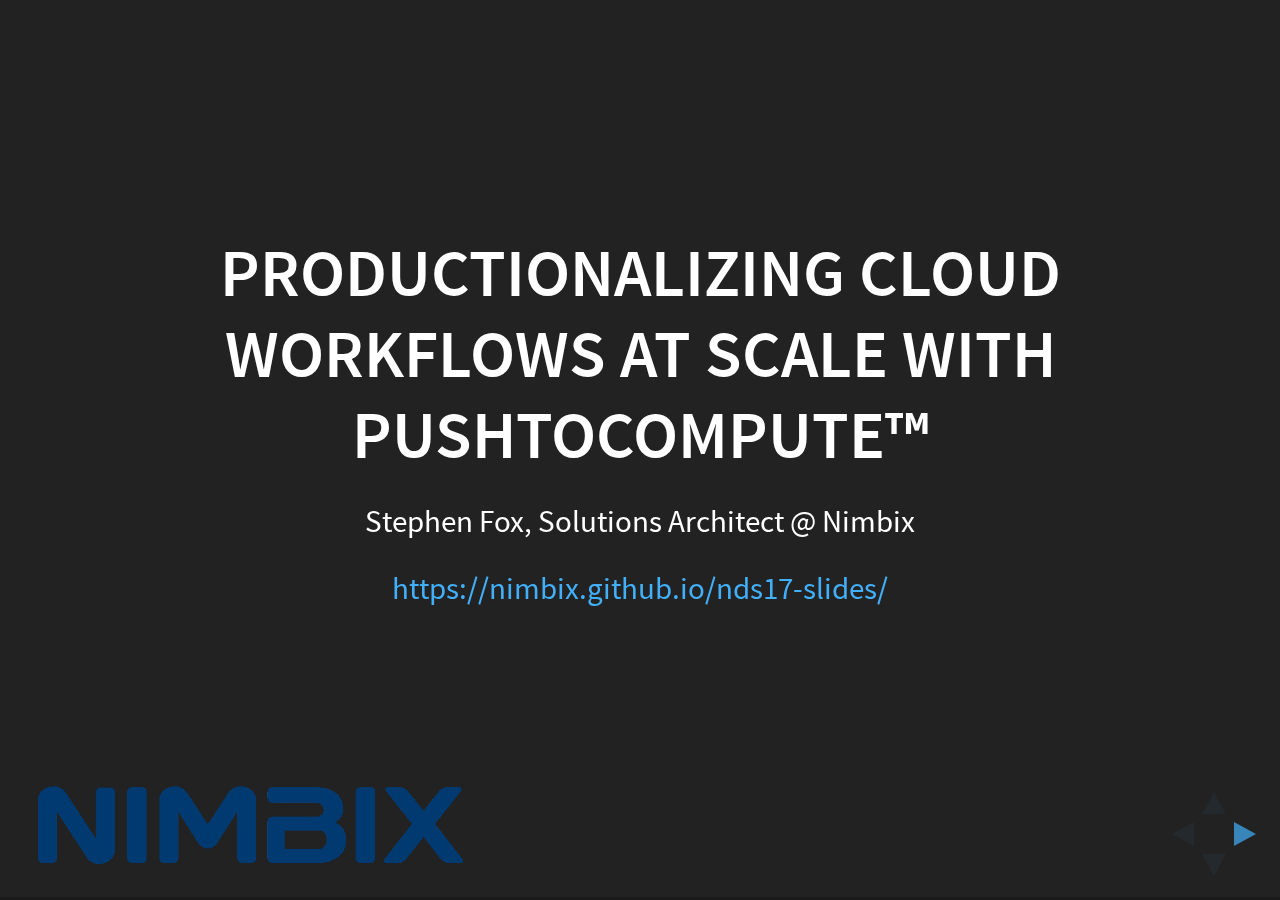
==== commit 54c3c377: "Link to self" ====
--- a/docs/index.html
+++ b/docs/index.html
@@ -47,7 +47,8 @@
                                 <section>
                                         <h3>Productionalizing Cloud Workflows at Scale with PushToCompute&trade;</h3>
                                         <p>
-                                                <small>Stephen Fox, Solutions Architect @ Nimbix</small>
+                                                <small>Stephen Fox, Solutions Architect @ Nimbix</small><br/>
+                                                <small><a href="https://nimbix.github.io/nds17-slides/#/">https://nimbix.github.io/nds17-slides/</a></small>
                                         </p>
                                 </section>
                                 <section>
